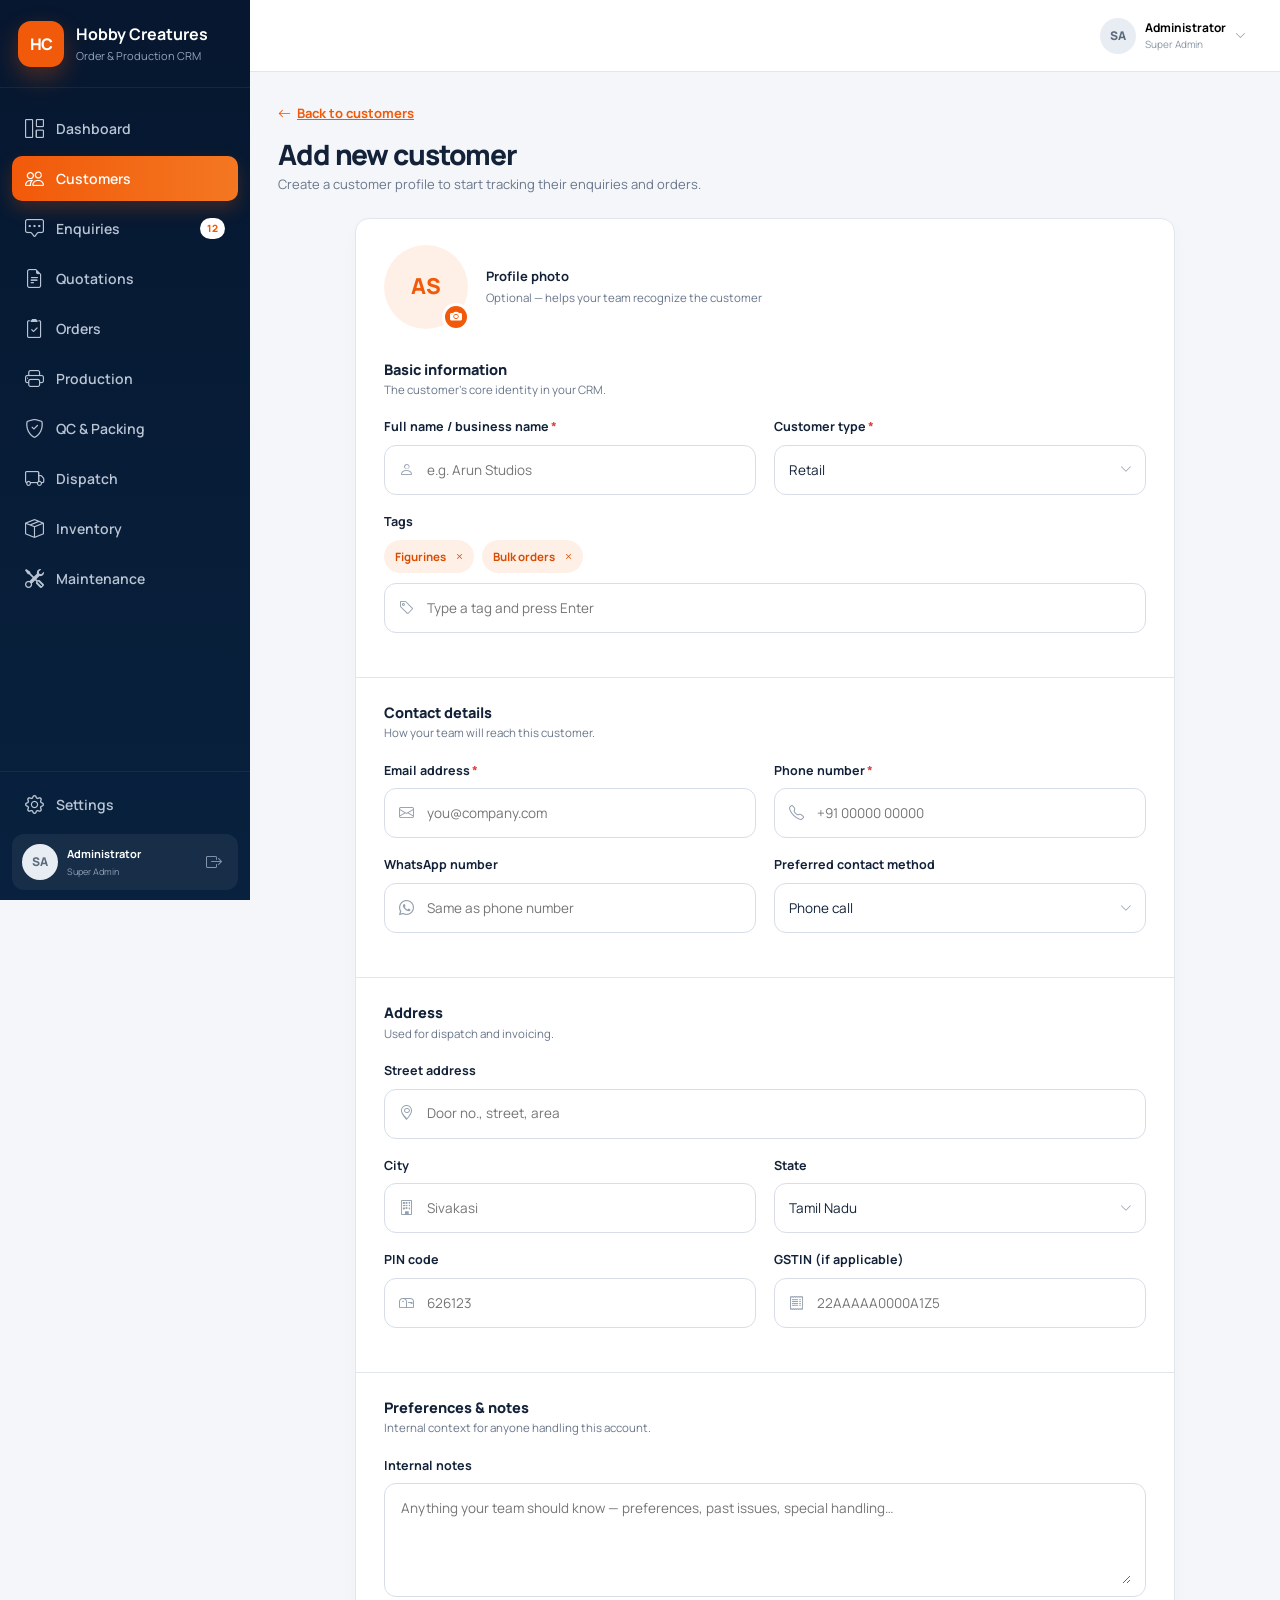
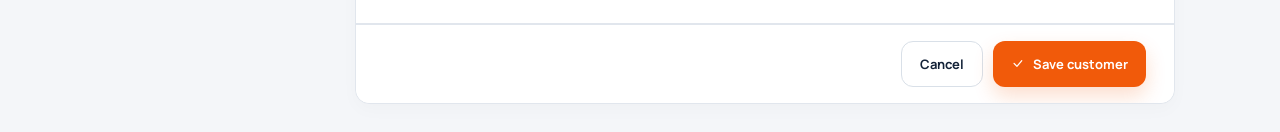
==== customer-form.html @ f737b773 "Add files via upload" ====
<!doctype html>
<html lang="en">
<head>
<meta charset="utf-8">
<meta name="viewport" content="width=device-width,initial-scale=1">
<title>Hobby Creatures CRM — Add Customer</title>
<link href="https://fonts.googleapis.com/css2?family=Manrope:wght@400;500;600;700;800&display=swap" rel="stylesheet">
<link href="https://cdn.jsdelivr.net/npm/bootstrap@5.3.3/dist/css/bootstrap.min.css" rel="stylesheet">
<link href="https://cdn.jsdelivr.net/npm/bootstrap-icons@1.11.3/font/bootstrap-icons.css" rel="stylesheet">
<style>
/* ============================================================
   HOBBY CREATURES CRM — BASE STYLES
   Section 1 = your existing tokens & app shell (unchanged)
   Section 2 = new reusable component classes (buttons, forms, badges)
   ============================================================ */

:root{
  --orange:#f15a0a;--orange-dark:#d84b00;--orange-soft:#fff0e7;
  --navy:#071b36;--navy-2:#0d294a;--ink:#132238;--slate:#69768a;
  --surface:#f4f6f9;--border:#e1e6ed;
  --green:#16934f;--green-soft:#e8f7ed;
  --amber:#d78b00;--amber-soft:#fff4d9;
  --red:#dd3f3f;--red-soft:#fdeaea;
  --blue:#2567c9;--blue-soft:#eaf1fc;
  --purple:#7656d6;--purple-soft:#f1ecfc;
  --grey-soft:#eef1f4;
  --radius:14px;
}
*{box-sizing:border-box}
html,body{margin:0;min-height:100%;font-family:Manrope,system-ui,sans-serif;color:var(--ink);background:var(--surface)}
button,input,select,textarea{font:inherit}
button,a{transition:.18s ease}
button:focus-visible,a:focus-visible,input:focus-visible,select:focus-visible,textarea:focus-visible{outline:3px solid rgba(241,90,10,.2);outline-offset:2px}

/* ---------- login shell (reused by reset-password) ---------- */
.login-view{min-height:100vh;display:grid;grid-template-columns:1.04fr .96fr}
.login-brand-panel{background:linear-gradient(150deg,#06172f 0%,#0a2241 72%,#102f55 100%);color:#fff;padding:46px clamp(35px,6vw,92px);display:flex;flex-direction:column;justify-content:space-between;position:relative;overflow:hidden}
.login-brand-panel:after{content:"";position:absolute;width:560px;height:560px;border-radius:50%;border:1px solid rgba(255,255,255,.05);right:-270px;bottom:-300px;box-shadow:0 0 0 80px rgba(255,255,255,.018),0 0 0 160px rgba(255,255,255,.012)}
.brand{display:flex;align-items:center;gap:12px}
.brand-mark{width:46px;height:46px;border-radius:13px;background:var(--orange);color:#fff;display:grid;place-items:center;font-weight:800;letter-spacing:-1px;box-shadow:0 10px 25px rgba(241,90,10,.3)}
.brand b,.brand small{display:block}
.brand b{font-size:16px}
.brand small{font-size:11px;color:#8796aa;margin-top:2px}
.brand-light small{color:#93a4bb}
.login-message{max-width:630px;position:relative;z-index:1}
.section-label{font-size:12px;font-weight:800;letter-spacing:.14em;color:var(--orange)}
.login-message h1{font-size:clamp(40px,4.6vw,60px);line-height:1.05;letter-spacing:-.045em;margin:20px 0 25px;font-weight:800}
.login-message h1 em{font-style:normal;color:var(--orange)}
.login-message p{font-size:16px;line-height:1.7;color:#b8c5d7;max-width:520px}
.flow{display:flex;align-items:center;gap:12px;margin-top:42px;font-size:12px;font-weight:700;color:#d7e0eb}
.flow i{width:38px;height:1px;background:var(--orange)}
.managed{font-size:12px;color:#8394a9;display:flex;gap:10px;align-items:center;position:relative;z-index:1}
.managed i{color:var(--orange)}
.login-form-panel{background:#fff;display:grid;place-items:center;padding:48px}
.login-card{width:min(420px,100%)}
.login-card h2{font-size:28px;letter-spacing:-.04em;margin:10px 0 7px;font-weight:800}
.login-card>p{color:var(--slate);margin:0 0 28px;line-height:1.6}
.mobile-brand{display:none}
.login-help{display:block;text-align:center;color:#909bab;margin-top:21px;font-size:12.5px}

/* ---------- app shell (sidebar / topbar / workspace) ---------- */
.app-view{min-height:100vh;display:flex}
.sidebar{width:250px;flex:0 0 250px;background:linear-gradient(180deg,#06172f,#08213e);color:#fff;height:100vh;position:sticky;top:0;display:flex;flex-direction:column;z-index:30}
.sidebar-brand{height:88px;padding:0 18px;display:flex;align-items:center;border-bottom:1px solid rgba(255,255,255,.06)}
.main-nav{padding:18px 12px;display:flex;flex-direction:column;gap:5px;overflow:auto}
.main-nav a,.sidebar-footer>a{color:#bac5d4;text-decoration:none;display:flex;align-items:center;gap:12px;min-height:45px;padding:0 13px;border-radius:10px;font-size:14px;font-weight:600}
.main-nav a i,.sidebar-footer>a i{font-size:19px}
.main-nav a:hover,.sidebar-footer>a:hover{color:white;background:rgba(255,255,255,.06)}
.main-nav a.active{background:linear-gradient(90deg,var(--orange),#f47721);color:#fff;box-shadow:0 8px 18px rgba(241,90,10,.22)}
.main-nav a b{margin-left:auto;background:#fff;color:var(--orange);border-radius:20px;font-size:10px;padding:3px 7px}
.sidebar-footer{margin-top:auto;border-top:1px solid rgba(255,255,255,.06);padding:10px 12px}
.user-card{margin-top:7px;background:rgba(255,255,255,.06);border-radius:12px;padding:10px;display:flex;align-items:center;gap:9px}
.avatar{width:36px;height:36px;border-radius:50%;display:grid;place-items:center;background:#e8edf4;color:#5d6a7c;font-size:12px;font-weight:800;flex:0 0 auto}
.user-card>span:nth-child(2){min-width:0;flex:1}
.user-card strong,.user-card small{display:block;white-space:nowrap;overflow:hidden;text-overflow:ellipsis}
.user-card strong{font-size:11px}
.user-card small{font-size:9px;color:#8fa0b5;margin-top:2px}
.user-card button,.nav-close{border:0;background:transparent;color:#8495aa;cursor:pointer}
.nav-close{display:none;margin-left:auto}
.sidebar-overlay{display:none}
.app-main{flex:1;min-width:0}
.topbar{height:72px;background:#fff;border-bottom:1px solid var(--border);display:flex;align-items:center;padding:0 28px;position:sticky;top:0;z-index:20}
.search-box{width:min(470px,50vw);min-height:42px;background:#f6f8fa;border:1px solid #edf0f4;border-radius:11px;display:flex;align-items:center;gap:10px;padding:0 12px;color:#8c98a8}
.search-box input{border:0;outline:0;background:transparent;flex:1;min-width:40px;font-size:13px}
.search-box kbd{background:#fff;border:1px solid #dce2e9;border-radius:5px;padding:2px 6px;font-size:10px}
.topbar-actions{margin-left:auto;display:flex;align-items:center;gap:12px}
.top-icon{width:41px;height:41px;border:0;border-radius:10px;background:#f5f7f9;color:#687588;cursor:pointer;display:inline-flex;align-items:center;justify-content:center}
.notification{position:relative}
.notification span{position:absolute;width:7px;height:7px;border-radius:50%;background:var(--orange);right:9px;top:8px;border:1px solid #fff}
.profile{border:0;background:transparent;display:flex;align-items:center;gap:9px;cursor:pointer}
.profile>span:nth-child(2){text-align:left}
.profile strong,.profile small{display:block}
.profile strong{font-size:12px}
.profile small{font-size:10px;color:#8995a5}
.profile>i{font-size:11px;color:#8b96a6}
.mobile-menu{display:none}
.workspace{padding:28px;max-width:1580px;margin:auto}
.page-heading{display:flex;align-items:flex-end;justify-content:space-between;margin-bottom:23px;gap:16px;flex-wrap:wrap}
.page-heading h1{font-size:28px;font-weight:800;letter-spacing:-.04em;margin:6px 0 4px}
.page-heading p{color:var(--slate);font-size:13px;margin:0}
.page-heading-actions{display:flex;gap:10px;align-items:center}

/* ---------- cards / tables (existing) ---------- */
.content-card{background:#fff;border:1px solid var(--border);border-radius:var(--radius);overflow:hidden;box-shadow:0 6px 18px rgba(15,35,60,.025)}
.card-heading{padding:17px 20px;border-bottom:1px solid var(--border);display:flex;align-items:center;justify-content:space-between;gap:12px;flex-wrap:wrap}
.card-heading h2{font-size:16px;font-weight:800;margin:0}
.card-heading p{font-size:11px;color:var(--slate);margin:4px 0 0}
.order-table,.customer-table{width:100%;border-collapse:collapse}
.order-table th,.customer-table th{padding:13px 16px;background:#fafbfc;color:#8995a5;font-size:9px;letter-spacing:.08em;white-space:nowrap;text-align:left;font-weight:700}
.order-table td,.customer-table td{padding:15px 16px;border-top:1px solid #edf0f4;font-size:11.5px;white-space:nowrap;vertical-align:middle}
.order-table td strong,.customer-table td strong,.order-table td small,.customer-table td small{display:block}
.order-table td small,.customer-table td small{color:#8b97a7;margin-top:3px;font-weight:500}
.stage-dot{display:inline-block;width:7px;height:7px;border-radius:50%;margin-right:7px}
.stage-dot.orange{background:var(--orange)}
.stage-dot.blue{background:var(--blue)}
.stage-dot.amber{background:var(--amber)}
.stage-dot.purple{background:var(--purple)}
.row-menu{border:0;background:transparent;color:#8e99a8;cursor:pointer}

/* ============================================================
   SECTION 2 — NEW REUSABLE COMPONENTS
   ============================================================ */

/* ---------- 2.1 BUTTONS ---------- */
.btn-primary-app,.btn-secondary-app,.btn-outline-app,.btn-danger-app,.btn-success-app,.btn-danger-outline-app{
  border:0;border-radius:12px;min-height:46px;padding:0 18px;font-weight:700;font-size:13px;
  display:inline-flex;align-items:center;justify-content:center;gap:9px;cursor:pointer;white-space:nowrap;
}
.btn-primary-app{background:var(--orange);color:#fff;box-shadow:0 9px 20px rgba(241,90,10,.2)}
.btn-primary-app:hover{background:var(--orange-dark);transform:translateY(-1px)}
.btn-secondary-app{background:#fff;color:var(--ink);border:1px solid #d9e0e8}
.btn-secondary-app:hover{border-color:#c3ccd6;background:#fafbfc}
.btn-outline-app{background:transparent;color:var(--orange);border:1.5px solid var(--orange)}
.btn-outline-app:hover{background:var(--orange-soft)}
.btn-danger-app{background:var(--red);color:#fff;box-shadow:0 9px 20px rgba(221,63,63,.2)}
.btn-danger-app:hover{background:#c22f2f}
.btn-danger-outline-app{background:transparent;color:var(--red);border:1.5px solid var(--red)}
.btn-danger-outline-app:hover{background:var(--red-soft)}
.btn-success-app{background:var(--green);color:#fff;box-shadow:0 9px 20px rgba(22,147,79,.2)}
.btn-success-app:hover{background:#127a41}
.btn-ghost-app{border:0;background:transparent;color:var(--orange);font-weight:700;font-size:13px;display:inline-flex;align-items:center;gap:6px;cursor:pointer;padding:0}
.btn-ghost-app:hover{color:var(--orange-dark)}
.btn-ghost-app.danger{color:var(--red)}
.btn-ghost-app.danger:hover{color:#c22f2f}

/* sizes */
.btn-lg{min-height:52px;padding:0 24px;font-size:14px;border-radius:12px}
.btn-sm{min-height:36px;padding:0 14px;font-size:12px;border-radius:10px}

/* icon-only */
.btn-icon-app{width:42px;height:42px;padding:0;border-radius:12px}
.btn-icon-app.btn-sm{width:34px;height:34px;border-radius:10px;font-size:13px}
.btn-icon-app.btn-lg{width:50px;height:50px;border-radius:13px}

/* full width */
.btn-block{width:100%}

/* disabled */
.btn-primary-app:disabled,.btn-secondary-app:disabled,.btn-outline-app:disabled,.btn-danger-app:disabled,
.btn-success-app:disabled,.btn-danger-outline-app:disabled,.btn-ghost-app:disabled{
  opacity:.5;cursor:not-allowed;box-shadow:none;transform:none;pointer-events:none;
}

/* loading */
.is-loading{color:transparent!important;position:relative;pointer-events:none}
.is-loading:after{
  content:"";position:absolute;width:16px;height:16px;border-radius:50%;
  border:2.2px solid rgba(255,255,255,.45);border-top-color:#fff;animation:btn-spin .6s linear infinite;
}
.btn-secondary-app.is-loading:after,.btn-outline-app.is-loading:after{border:2.2px solid rgba(241,90,10,.25);border-top-color:var(--orange)}
@keyframes btn-spin{to{transform:rotate(360deg)}}

/* ---------- 2.2 FORM CONTROLS ---------- */
.form-group{margin:0 0 18px}
.form-group>label{display:block;font-size:12.5px;font-weight:700;margin-bottom:8px}
.required{color:var(--red);margin-left:2px}

.input-shell{border:1px solid #d7dee8;border-radius:12px;display:flex;align-items:center;min-height:50px;padding:0 14px;gap:11px;color:#95a0af;background:#fff}
.input-shell:focus-within{border-color:var(--orange);box-shadow:0 0 0 3px rgba(241,90,10,.08)}
.input-shell input{border:0;outline:0;flex:1;min-width:0;color:var(--ink);background:transparent;font-size:13.5px}
.input-shell i{font-size:15px}
.input-shell button{border:0;background:transparent;color:#8b96a6;padding:6px;cursor:pointer;display:flex}

.input-shell.textarea-shell{align-items:flex-start;padding:12px 14px;min-height:auto}
.input-shell.textarea-shell textarea{border:0;outline:0;resize:vertical;width:100%;min-height:88px;color:var(--ink);background:transparent;font:inherit;font-size:13.5px;line-height:1.6}

.input-shell.has-error{border-color:var(--red)}
.input-shell.has-error:focus-within{box-shadow:0 0 0 3px rgba(221,63,63,.1)}
.input-shell.has-success{border-color:var(--green)}

.field-hint{font-size:11.5px;color:var(--slate);margin-top:6px}
.field-error-text{font-size:11.5px;color:var(--red);margin-top:6px;display:flex;align-items:center;gap:5px;font-weight:600}

.select-shell{position:relative}
.select-shell select{appearance:none;-webkit-appearance:none;width:100%;border:1px solid #d7dee8;border-radius:12px;
  min-height:50px;padding:0 38px 0 14px;font:inherit;font-size:13.5px;color:var(--ink);background:#fff;cursor:pointer}
.select-shell select:focus{outline:0;border-color:var(--orange);box-shadow:0 0 0 3px rgba(241,90,10,.08)}
.select-shell i{position:absolute;right:14px;top:50%;transform:translateY(-50%);color:#95a0af;pointer-events:none;font-size:12px}

.check-row{display:flex;align-items:center;gap:9px;font-size:13px;color:var(--ink);cursor:pointer}
.check-row input{accent-color:var(--orange);width:17px;height:17px}




.pill-group{display:flex;gap:8px;flex-wrap:wrap}
.pill-option input{display:none}
.pill-option span{display:inline-flex;padding:9px 16px;border-radius:20px;border:1.5px solid #d9e0e8;font-size:12.5px;font-weight:700;color:var(--slate);cursor:pointer}
.pill-option input:checked+span{border-color:var(--orange);color:var(--orange-dark);background:var(--orange-soft)}

.chip-list{display:flex;flex-wrap:wrap;gap:8px}
.chip{display:inline-flex;align-items:center;gap:6px;background:var(--orange-soft);color:var(--orange-dark);font-size:11.5px;font-weight:700;padding:6px 6px 6px 11px;border-radius:20px}
.chip button{border:0;background:transparent;color:var(--orange-dark);display:flex;padding:2px;cursor:pointer}

.search-field{border:1px solid #d7dee8;border-radius:12px;min-height:44px;display:flex;align-items:center;gap:9px;padding:0 14px;background:#fff}
.search-field input{border:0;outline:0;flex:1;font:inherit;font-size:13px;background:transparent}
.search-field i{color:#95a0af}
.search-field .clear{border:0;background:transparent;color:#a8b2bf;cursor:pointer;display:none}
.search-field.has-value .clear{display:flex}

/* ---------- 2.3 STATUS BADGES ---------- */
.status{display:inline-block;padding:5px 9px;border-radius:20px;font-size:9px;font-weight:800;letter-spacing:.02em}
.status.red{color:var(--red);background:var(--red-soft)}
.status.amber{color:#966000;background:var(--amber-soft)}
.status.green{color:var(--green);background:var(--green-soft)}
.status.blue{color:var(--blue);background:var(--blue-soft)}
.status.purple{color:var(--purple);background:var(--purple-soft)}
.status.grey{color:var(--slate);background:var(--grey-soft)}

.status-outline{display:inline-flex;align-items:center;padding:5px 10px;border-radius:20px;font-size:9px;font-weight:800;border:1.4px solid currentColor;background:transparent}
.status-outline.red{color:var(--red)}
.status-outline.green{color:var(--green)}
.status-outline.amber{color:#966000}
.status-outline.blue{color:var(--blue)}
.status-outline.purple{color:var(--purple)}
.status-outline.grey{color:var(--slate)}

.badge-dot{display:inline-flex;align-items:center;gap:6px;font-size:11.5px;font-weight:700;color:var(--ink)}
.badge-dot:before{content:"";width:7px;height:7px;border-radius:50%;background:currentColor;flex:0 0 auto}
.badge-dot.red{color:var(--red)}
.badge-dot.green{color:var(--green)}
.badge-dot.amber{color:#c07a00}
.badge-dot.blue{color:var(--blue)}
.badge-dot.purple{color:var(--purple)}
.badge-dot.grey{color:var(--slate)}

/* ---------- 2.4 TABLE TOOLBAR / PAGINATION (customer list) ---------- */
.table-toolbar{display:flex;align-items:center;gap:12px;padding:16px 20px;border-bottom:1px solid var(--border);flex-wrap:wrap}
.table-toolbar .search-field{flex:1;min-width:200px}
.table-toolbar .select-shell{width:170px}
.checkbox-cell{width:34px}
.avatar-cell{display:flex;align-items:center;gap:11px}
.avatar-cell .avatar{width:36px;height:36px;font-size:11px}
.bulk-bar{display:none;align-items:center;gap:14px;padding:12px 20px;background:var(--orange-soft);border-bottom:1px solid #ffd9bd;font-size:12.5px;font-weight:700;color:var(--orange-dark)}
.bulk-bar.show{display:flex}
.bulk-bar .btn-ghost-app{margin-left:auto}
.pagination-bar{display:flex;align-items:center;justify-content:space-between;padding:16px 20px;border-top:1px solid var(--border);font-size:12px;color:var(--slate);flex-wrap:wrap;gap:10px}
.page-btns{display:flex;gap:6px}
.page-btns button{width:32px;height:32px;border-radius:9px;border:1px solid var(--border);background:#fff;font-size:12px;font-weight:700;color:var(--ink);cursor:pointer}
.page-btns button.active{background:var(--orange);border-color:var(--orange);color:#fff}
.page-btns button:disabled{opacity:.4;cursor:not-allowed}

/* ---------- 2.5 FORM PAGE (customer form) ---------- */
.form-section{padding:26px 28px;border-bottom:1px solid var(--border)}
.form-section:last-of-type{border-bottom:0}
.form-section h3{font-size:14.5px;font-weight:800;margin:0 0 3px}
.form-section p.hint{font-size:11.5px;color:var(--slate);margin:0 0 20px}
.form-grid-2{display:grid;grid-template-columns:1fr 1fr;gap:0 18px}
.form-grid-2 .full{grid-column:1/-1}
.avatar-upload{width:84px;height:84px;border-radius:50%;background:var(--orange-soft);color:var(--orange);display:grid;place-items:center;font-size:22px;font-weight:800;position:relative;flex:0 0 auto}
.avatar-upload .cam{position:absolute;bottom:-2px;right:-2px;width:28px;height:28px;border-radius:50%;background:var(--orange);color:#fff;display:grid;place-items:center;font-size:12px;border:3px solid #fff;cursor:pointer}
.form-sticky-footer{position:sticky;bottom:0;background:#fff;border-top:1px solid var(--border);padding:16px 28px;display:flex;justify-content:flex-end;gap:10px;border-radius:0 0 var(--radius) var(--radius)}

/* ---------- responsive ---------- */
@media(max-width:1120px){
  .form-grid-2{grid-template-columns:1fr}
}
@media(max-width:820px){
  .login-view{grid-template-columns:1fr}
  .login-brand-panel{display:none}
  .login-form-panel{min-height:100vh;padding:28px 20px}
  .mobile-brand{display:block;margin-bottom:40px}
  .sidebar{position:fixed;left:-270px;transition:left .2s}
  .sidebar.open{left:0}
  .nav-close,.mobile-menu{display:flex}
  .sidebar-overlay{position:fixed;inset:0;border:0;background:rgba(4,18,36,.5);z-index:25}
  .sidebar-overlay.show{display:block}
  .topbar{padding:0 14px}
  .profile>span:nth-child(2),.profile>i{display:none}
  .search-box{width:auto;flex:1}
  .search-box kbd{display:none}
  .workspace{padding:20px 14px}
  .page-heading{align-items:flex-start}
  .page-heading h1{font-size:24px}
  .table-toolbar .select-shell{width:auto;flex:1}
}

.form-shell{max-width:820px;margin:0 auto}
.avatar-row{display:flex;align-items:center;gap:18px;padding:26px 28px 6px}
.avatar-row div>strong{display:block;font-size:13px}
.avatar-row div>small{display:block;font-size:11.5px;color:var(--slate);margin-top:3px}
</style>
</head>
<body>

<section class="app-view">
  <aside id="sidebar" class="sidebar">
    <div class="sidebar-brand"><div class="brand brand-light"><span class="brand-mark">HC</span><span><b>Hobby Creatures</b><small>Order &amp; Production CRM</small></span></div><button id="closeSidebar" class="nav-close"><i class="bi bi-x-lg"></i></button></div>
    <nav class="main-nav">
      <a href="dashboard.html"><i class="bi bi-grid-1x2"></i><span>Dashboard</span></a>
      <a href="customer-list.html" class="active"><i class="bi bi-people"></i><span>Customers</span></a>
      <a href="enquiries.html"><i class="bi bi-chat-square-dots"></i><span>Enquiries</span><b>12</b></a>
      <a href="#"><i class="bi bi-file-earmark-text"></i><span>Quotations</span></a>
      <a href="#"><i class="bi bi-clipboard2-check"></i><span>Orders</span></a>
      <a href="#"><i class="bi bi-printer"></i><span>Production</span></a>
      <a href="#"><i class="bi bi-shield-check"></i><span>QC &amp; Packing</span></a>
      <a href="#"><i class="bi bi-truck"></i><span>Dispatch</span></a>
      <a href="#"><i class="bi bi-box-seam"></i><span>Inventory</span></a>
      <a href="#"><i class="bi bi-tools"></i><span>Maintenance</span></a>
    </nav>
    <div class="sidebar-footer"><a href="#"><i class="bi bi-gear"></i><span>Settings</span></a><div class="user-card"><span class="avatar">SA</span><span><strong>Administrator</strong><small>Super Admin</small></span><button title="Sign out"><i class="bi bi-box-arrow-right"></i></button></div></div>
  </aside>
  <button id="overlay" class="sidebar-overlay" aria-label="Close sidebar"></button>

  <main class="app-main">
    <header class="topbar">
      <button id="openSidebar" class="top-icon mobile-menu"><i class="bi bi-list"></i></button>
      <div class="topbar-actions">
        <button class="profile"><span class="avatar">SA</span><span><strong>Administrator</strong><small>Super Admin</small></span><i class="bi bi-chevron-down"></i></button></div>
    </header>

    <div class="workspace">
      <div class="page-heading">
        <div>
          <a href="customer-list.html" class="btn-ghost-app" style="margin-bottom:8px"><i class="bi bi-arrow-left"></i> Back to customers</a>
          <h1>Add new customer</h1><p>Create a customer profile to start tracking their enquiries and orders.</p>
        </div>
      </div>

      <div class="form-shell">
        <form class="content-card">

          <div class="avatar-row">
            <div class="avatar-upload">AS<span class="cam"><i class="bi bi-camera-fill"></i></span></div>
            <div><strong>Profile photo</strong><small>Optional — helps your team recognize the customer</small></div>
          </div>

          <div class="form-section">
            <h3>Basic information</h3>
            <p class="hint">The customer's core identity in your CRM.</p>
            <div class="form-grid-2">
              <div class="form-group">
                <label>Full name / business name<span class="required">*</span></label>
                <div class="input-shell"><i class="bi bi-person"></i><input placeholder="e.g. Arun Studios" required></div>
              </div>
              <div class="form-group">
                <label>Customer type<span class="required">*</span></label>
                <div class="select-shell"><select><option>Retail</option><option>Wholesale</option><option>Repeat customer</option></select><i class="bi bi-chevron-down"></i></div>
              </div>
              <div class="form-group full">
                <label>Tags</label>
                <div class="chip-list" style="margin-bottom:10px">
                  <span class="chip">Figurines <button><i class="bi bi-x"></i></button></span>
                  <span class="chip">Bulk orders <button><i class="bi bi-x"></i></button></span>
                </div>
                <div class="input-shell"><i class="bi bi-tag"></i><input placeholder="Type a tag and press Enter"></div>
              </div>
            </div>
          </div>

          <div class="form-section">
            <h3>Contact details</h3>
            <p class="hint">How your team will reach this customer.</p>
            <div class="form-grid-2">
              <div class="form-group">
                <label>Email address<span class="required">*</span></label>
                <div class="input-shell"><i class="bi bi-envelope"></i><input type="email" placeholder="you@company.com" required></div>
              </div>
              <div class="form-group">
                <label>Phone number<span class="required">*</span></label>
                <div class="input-shell"><i class="bi bi-telephone"></i><input type="tel" placeholder="+91 00000 00000" required></div>
              </div>
              <div class="form-group">
                <label>WhatsApp number</label>
                <div class="input-shell"><i class="bi bi-whatsapp"></i><input type="tel" placeholder="Same as phone number"></div>
              </div>
              <div class="form-group">
                <label>Preferred contact method</label>
                <div class="select-shell"><select><option>Phone call</option><option>WhatsApp</option><option>Email</option></select><i class="bi bi-chevron-down"></i></div>
              </div>
            </div>
          </div>

          <div class="form-section">
            <h3>Address</h3>
            <p class="hint">Used for dispatch and invoicing.</p>
            <div class="form-grid-2">
              <div class="form-group full">
                <label>Street address</label>
                <div class="input-shell"><i class="bi bi-geo-alt"></i><input placeholder="Door no., street, area"></div>
              </div>
              <div class="form-group">
                <label>City</label>
                <div class="input-shell"><i class="bi bi-building"></i><input placeholder="Sivakasi"></div>
              </div>
              <div class="form-group">
                <label>State</label>
                <div class="select-shell"><select><option>Tamil Nadu</option><option>Kerala</option><option>Karnataka</option><option>Other</option></select><i class="bi bi-chevron-down"></i></div>
              </div>
              <div class="form-group">
                <label>PIN code</label>
                <div class="input-shell"><i class="bi bi-mailbox"></i><input placeholder="626123"></div>
              </div>
              <div class="form-group">
                <label>GSTIN (if applicable)</label>
                <div class="input-shell"><i class="bi bi-receipt"></i><input placeholder="22AAAAA0000A1Z5"></div>
              </div>
            </div>
          </div>

          <div class="form-section">
            <h3>Preferences &amp; notes</h3>
            <p class="hint">Internal context for anyone handling this account.</p>
            
          
            <div class="form-group" style="margin-bottom:0">
              <label>Internal notes</label>
              <div class="input-shell textarea-shell"><textarea placeholder="Anything your team should know — preferences, past issues, special handling…"></textarea></div>
            </div>
          </div>

          <div class="form-sticky-footer">
            <button type="button" class="btn-secondary-app" onclick="location.href='customer-list.html'">Cancel</button>
            <button type="submit" class="btn-primary-app"><i class="bi bi-check-lg"></i> Save customer</button>
          </div>
        </form>
      </div>
    </div>
  </main>
</section>

<script>
document.getElementById('openSidebar')?.addEventListener('click',()=>{document.getElementById('sidebar').classList.add('open');document.getElementById('overlay').classList.add('show');});
document.getElementById('closeSidebar')?.addEventListener('click',()=>{document.getElementById('sidebar').classList.remove('open');document.getElementById('overlay').classList.remove('show');});
document.getElementById('overlay')?.addEventListener('click',()=>{document.getElementById('sidebar').classList.remove('open');document.getElementById('overlay').classList.remove('show');});
document.querySelector('form')?.addEventListener('submit', e=>e.preventDefault());
</script>
</body>
</html>
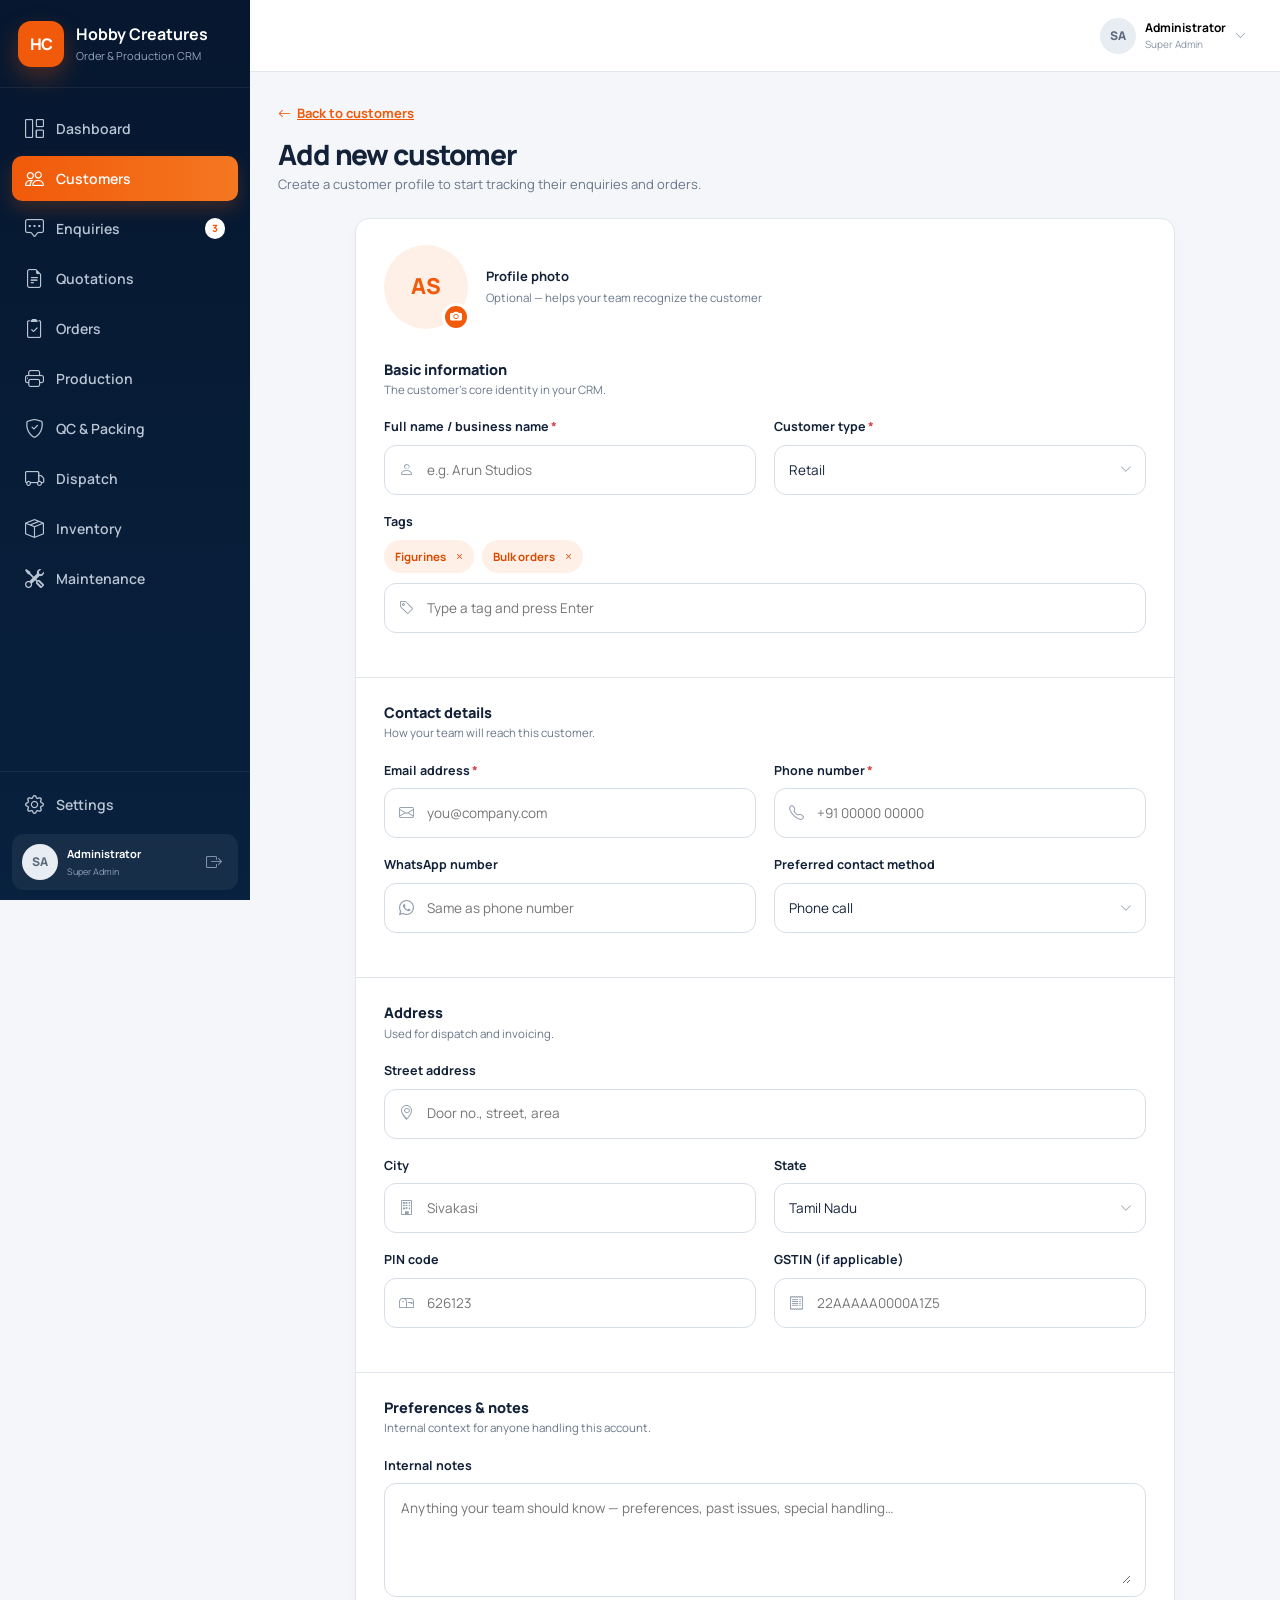
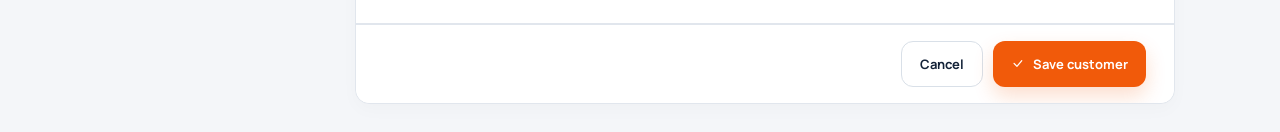
==== commit acd6ae82: "Add files via upload" ====
--- a/customer-form.html
+++ b/customer-form.html
@@ -309,7 +309,7 @@
     <nav class="main-nav">
       <a href="dashboard.html"><i class="bi bi-grid-1x2"></i><span>Dashboard</span></a>
       <a href="customer-list.html" class="active"><i class="bi bi-people"></i><span>Customers</span></a>
-      <a href="enquiries.html"><i class="bi bi-chat-square-dots"></i><span>Enquiries</span><b>12</b></a>
+      <a href="enquiries.html"><i class="bi bi-chat-square-dots"></i><span>Enquiries</span><b>3</b></a>
       <a href="#"><i class="bi bi-file-earmark-text"></i><span>Quotations</span></a>
       <a href="#"><i class="bi bi-clipboard2-check"></i><span>Orders</span></a>
       <a href="#"><i class="bi bi-printer"></i><span>Production</span></a>
